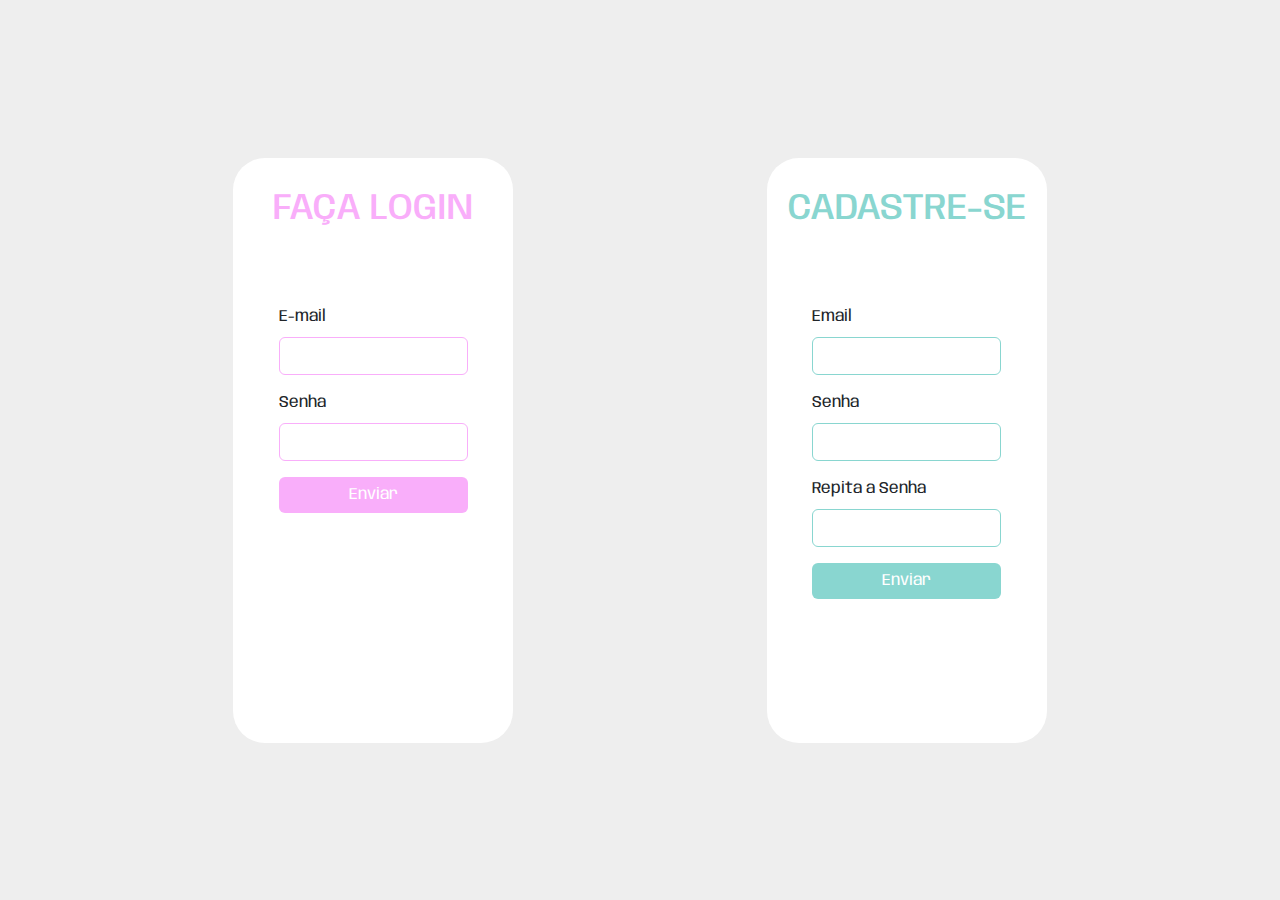
==== home.html @ a5be4079 "sair" ====
<!DOCTYPE html>
<html lang="en">
    <head>
        <meta charset="UTF-8" />
        <meta http-equiv="X-UA-Compatible" content="IE=edge" />
        <meta name="viewport" content="width=device-width, initial-scale=1.0" />
        <title>Recados</title>
        <link
            rel="shortcut icon"
            href="./assets/images/tarefas.png"
            type="image/x-icon"
        />
        <link
            rel="stylesheet"
            href="./assets/bootstrap/css/bootstrap.min.css"
        />
        <link rel="stylesheet" href="./assets/css/style.css" />
        <link rel="preconnect" href="https://fonts.googleapis.com" />
        <link rel="preconnect" href="https://fonts.gstatic.com" crossorigin />
        <link
            href="https://fonts.googleapis.com/css2?family=Anybody:ital,wght@0,300;0,400;0,700;1,300;1,400;1,700&display=swap"
            rel="stylesheet"
        />
        <link
            rel="stylesheet"
            href="https://cdn.jsdelivr.net/npm/bootstrap-icons@1.10.3/font/bootstrap-icons.css"
        />
    </head>
    <body class="vh-100 vw-100">
        <div class="container-fluid">
            <div class="container mt-5">
                <div class="row">
                    <div class="col mt-4">
                        <h1 class="default-color fw-bold">MEUS RECADOS</h1>
                        <table
                            class="table secundary-color bg-body rounded p-3 m-4 text-center fs-5"
                        >
                            <thead>
                                <tr>
                                    <th scope="col">Titulo</th>
                                    <th scope="col">Detalhes</th>
                                    <th scope="col"></th>
                                </tr>
                            </thead>
                            <tbody id="tabelaBody">
                                <tr>
                                    <td>Lavar roupa</td>
                                    <td>Brancas e pretas</td>
                                    <td>
                                        <i
                                            class="bi bi-pencil-square text-success"
                                        ></i>

                                        <i
                                            class="bi bi-trash-fill text-danger"
                                        ></i>
                                    </td>
                                </tr>
                            </tbody>
                        </table>
                    </div>
                </div>
                <div><i class="bi bi-box-arrow-left" onclick="sair()"></i></div>
            </div>
        </div>
        <script
            src="https://cdn.jsdelivr.net/npm/bootstrap@5.3.0-alpha1/dist/js/bootstrap.bundle.min.js"
            integrity="sha384-w76AqPfDkMBDXo30jS1Sgez6pr3x5MlQ1ZAGC+nuZB+EYdgRZgiwxhTBTkF7CXvN"
            crossorigin="anonymous"
        ></script>
        <script src="./script.js"></script>
    </body>
</html>
---- assets/css/style.css ----
* {
    scroll-behavior: smooth;
    margin: 0;
    padding: 0;
    list-style: none;
    text-decoration: none;
    font-family: 'Anybody', cursive;
}

body {
    background-color: rgb(238, 238, 238);
    overflow: hidden;
}

.title-size {
    font-size: 2.3rem;
}

.form-size {
    height: 90%;
    width: 90%;
}

.size-div-form {
    height: 65%;
    width: 55%;
}

@media (max-width: 767.98px) {
    .size-div-form {
        height: 100%;
        margin: 4rem 3rem;
        width: 90%;
    }
}

.shadow-animation-login {
    animation: shadowAnimationLogin 4s infinite linear;
}

@keyframes shadowAnimationLogin {
    0% {
        box-shadow: 0.625rem 0.625rem 1.25rem 0.625rem #f9aefa;
    }
    50% {
        box-shadow: 0.625rem 0.625rem 1.25rem 0.625rem #89d6d0;
    }
    100% {
        box-shadow: 0.625rem 0.625rem 1.25rem 0.625rem #f9aefa;
    }
}
.shadow-animation-sign {
    animation: shadowAnimationSign 4s infinite linear;
}

@keyframes shadowAnimationSign {
    0% {
        box-shadow: 0.625rem 0.625rem 1.25rem 0.625rem #89d6d0;
    }
    50% {
        box-shadow: 0.625rem 0.625rem 1.25rem 0.625rem #f9aefa;
    }
    100% {
        box-shadow: 0.625rem 0.625rem 1.25rem 0.625rem #89d6d0;
    }
}

.default-color {
    color: #f9aefa;
}

.secundary-color {
    color: #89d6d0;
}

.default-background-color {
    background-color: #f9aefa;
    color: white;
}

.btn-primary:hover {
    background-color: #89d6d0;
    color: white;
}
.secundary-background-color {
    background-color: #89d6d0;
    color: white;
}

.btn-secundary:hover {
    background-color: #f9aefa;
    color: white;
}

.default-border-hover:hover {
    border-color: #89d6d0;
    color: #f9aefa;
}
.secundary-border-hover:hover {
    border-color: #f9aefa;
    color: #89d6d0;
}

.default-border-color {
    border-color: #f9aefa;
}

.secundary-border-color {
    border-color: #89d6d0;
}

#place-animation-login {
    animation: placeAnimationLogin 3s;
    position: relative;
}
#place-animation-sign {
    animation: placeAnimationSign 3s;
    position: relative;
}

@keyframes placeAnimationLogin {
    0% {
        left: -50rem;
    }
    100% {
        left: 0;
    }
}
@keyframes placeAnimationSign {
    0% {
        right: -50rem;
    }
    100% {
        right: 0;
    }
}
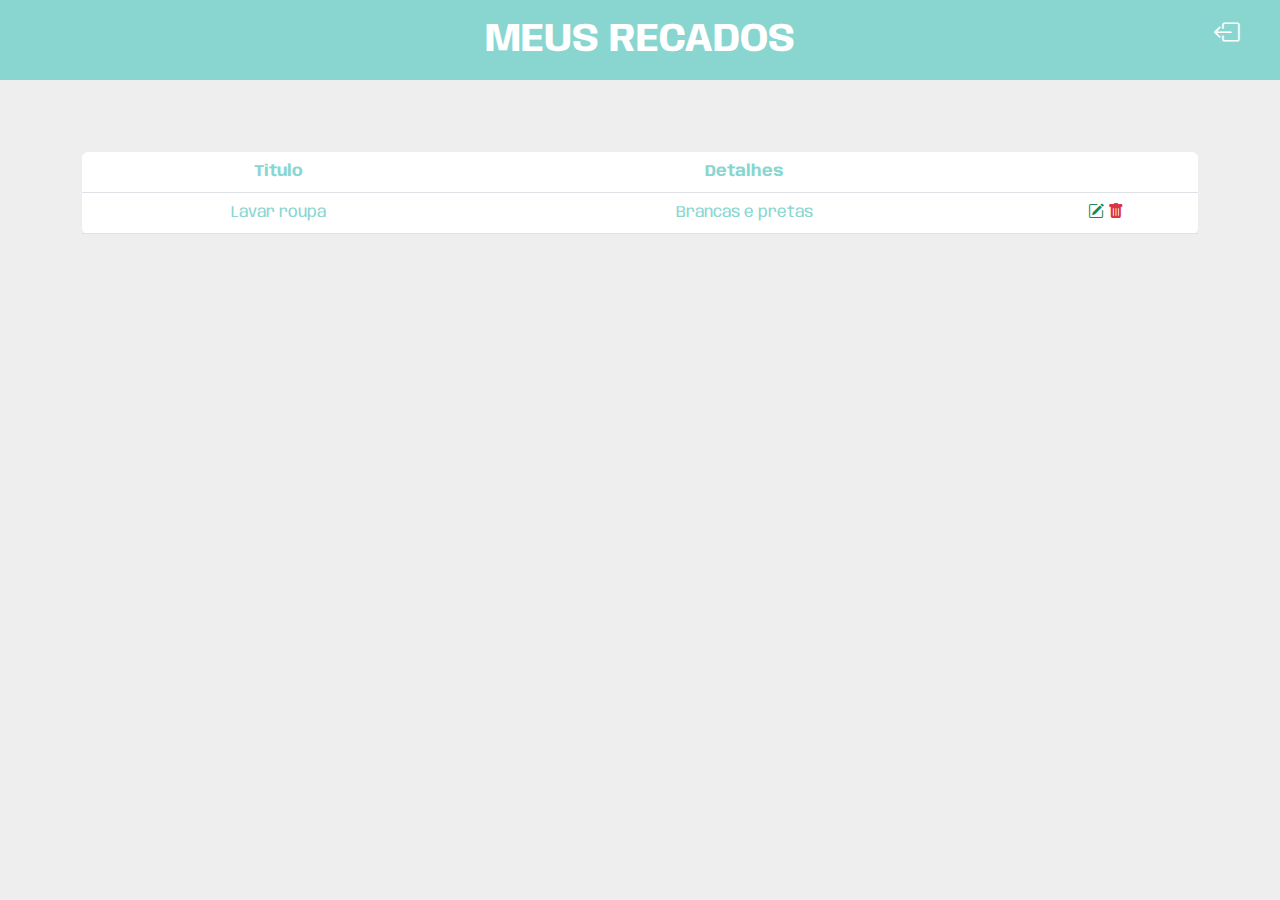
==== commit bf8e8497: "trocando cores e adicionando header" ====
--- a/home.html
+++ b/home.html
@@ -1,73 +1,82 @@
 <!DOCTYPE html>
-<html lang="en">
-    <head>
-        <meta charset="UTF-8" />
-        <meta http-equiv="X-UA-Compatible" content="IE=edge" />
-        <meta name="viewport" content="width=device-width, initial-scale=1.0" />
-        <title>Recados</title>
-        <link
-            rel="shortcut icon"
-            href="./assets/images/tarefas.png"
-            type="image/x-icon"
-        />
-        <link
-            rel="stylesheet"
-            href="./assets/bootstrap/css/bootstrap.min.css"
-        />
-        <link rel="stylesheet" href="./assets/css/style.css" />
-        <link rel="preconnect" href="https://fonts.googleapis.com" />
-        <link rel="preconnect" href="https://fonts.gstatic.com" crossorigin />
-        <link
-            href="https://fonts.googleapis.com/css2?family=Anybody:ital,wght@0,300;0,400;0,700;1,300;1,400;1,700&display=swap"
-            rel="stylesheet"
-        />
-        <link
-            rel="stylesheet"
-            href="https://cdn.jsdelivr.net/npm/bootstrap-icons@1.10.3/font/bootstrap-icons.css"
-        />
-    </head>
-    <body class="vh-100 vw-100">
-        <div class="container-fluid">
-            <div class="container mt-5">
-                <div class="row">
-                    <div class="col mt-4">
-                        <h1 class="default-color fw-bold">MEUS RECADOS</h1>
-                        <table
-                            class="table secundary-color bg-body rounded p-3 m-4 text-center fs-5"
-                        >
-                            <thead>
-                                <tr>
-                                    <th scope="col">Titulo</th>
-                                    <th scope="col">Detalhes</th>
-                                    <th scope="col"></th>
-                                </tr>
-                            </thead>
-                            <tbody id="tabelaBody">
-                                <tr>
-                                    <td>Lavar roupa</td>
-                                    <td>Brancas e pretas</td>
-                                    <td>
-                                        <i
-                                            class="bi bi-pencil-square text-success"
-                                        ></i>
+<html lang="pt_BR">
+	<head>
+		<meta charset="UTF-8" />
+		<meta http-equiv="X-UA-Compatible" content="IE=edge" />
+		<meta name="viewport" content="width=device-width, initial-scale=1.0" />
+		<title>Recados</title>
+		<link
+			rel="shortcut icon"
+			href="./assets/images/tarefas.png"
+			type="image/x-icon"
+		/>
+		<link
+			rel="stylesheet"
+			href="./assets/bootstrap/css/bootstrap.min.css"
+		/>
+		<link rel="stylesheet" href="./assets/css/style.css" />
+		<link rel="preconnect" href="https://fonts.googleapis.com" />
+		<link rel="preconnect" href="https://fonts.gstatic.com" crossorigin />
+		<link
+			href="https://fonts.googleapis.com/css2?family=Anybody:ital,wght@0,300;0,400;0,700;1,300;1,400;1,700&display=swap"
+			rel="stylesheet"
+		/>
+		<link
+			rel="stylesheet"
+			href="https://cdn.jsdelivr.net/npm/bootstrap-icons@1.10.3/font/bootstrap-icons.css"
+		/>
+	</head>
+	<body class="vw-100">
+		<div class="container-fluid p-0">
+			<header
+				class="d-flex secundary-background-color p-3 justify-content-center align-items-center"
+			>
+				<h1 class="fw-bold m-auto">MEUS RECADOS</h1>
+				<div>
+					<i
+						class="bi bi-box-arrow-left position-absolute end-0 top-0 icon-middle"
+						onclick="sair()"
+					></i>
+				</div>
+			</header>
+			<div class="container mt-5">
+				<div class="row">
+					<div class="col mt-4">
+						<table
+							class="table secundary-color bg-body rounded p-3 text-center"
+						>
+							<thead>
+								<tr>
+									<th scope="col">Titulo</th>
+									<th scope="col">Detalhes</th>
+									<th scope="col"></th>
+								</tr>
+							</thead>
+							<tbody id="tabelaBody">
+								<tr>
+									<td>Lavar roupa</td>
+									<td>Brancas e pretas</td>
+									<td>
+										<i
+											class="bi bi-pencil-square text-success"
+										></i>
 
-                                        <i
-                                            class="bi bi-trash-fill text-danger"
-                                        ></i>
-                                    </td>
-                                </tr>
-                            </tbody>
-                        </table>
-                    </div>
-                </div>
-                <div><i class="bi bi-box-arrow-left" onclick="sair()"></i></div>
-            </div>
-        </div>
-        <script
-            src="https://cdn.jsdelivr.net/npm/bootstrap@5.3.0-alpha1/dist/js/bootstrap.bundle.min.js"
-            integrity="sha384-w76AqPfDkMBDXo30jS1Sgez6pr3x5MlQ1ZAGC+nuZB+EYdgRZgiwxhTBTkF7CXvN"
-            crossorigin="anonymous"
-        ></script>
-        <script src="./script.js"></script>
-    </body>
+										<i
+											class="bi bi-trash-fill text-danger"
+										></i>
+									</td>
+								</tr>
+							</tbody>
+						</table>
+					</div>
+				</div>
+			</div>
+		</div>
+		<script
+			src="https://cdn.jsdelivr.net/npm/bootstrap@5.3.0-alpha1/dist/js/bootstrap.bundle.min.js"
+			integrity="sha384-w76AqPfDkMBDXo30jS1Sgez6pr3x5MlQ1ZAGC+nuZB+EYdgRZgiwxhTBTkF7CXvN"
+			crossorigin="anonymous"
+		></script>
+		<script src="./script.js"></script>
+	</body>
 </html>
--- a/assets/css/style.css
+++ b/assets/css/style.css
@@ -9,7 +9,7 @@
 
 body {
     background-color: rgb(238, 238, 238);
-    overflow: hidden;
+   /*  overflow: hidden; */
 }
 
 .title-size {
@@ -26,13 +26,27 @@
     width: 55%;
 }
 
-@media (max-width: 767.98px) {
+@media (max-width: 991.98px) {
+  
+    .title-size {
+        font-size: 1.6rem;
+    }
     .size-div-form {
         height: 100%;
-        margin: 4rem 3rem;
+        margin: 3.5rem;
+        padding: 2rem 0.6rem;
         width: 90%;
     }
+    .col-min-size {
+        margin: 3rem ;
+    }
+    
+ 
 }
+
+ #toast-alert{
+    z-index: 999;
+ }
 
 .shadow-animation-login {
     animation: shadowAnimationLogin 4s infinite linear;
@@ -63,6 +77,11 @@
     100% {
         box-shadow: 0.625rem 0.625rem 1.25rem 0.625rem #89d6d0;
     }
+}
+
+.icon-middle {
+    font-size: 1.6rem;
+    margin: 1rem 2.5rem;
 }
 
 .default-color {
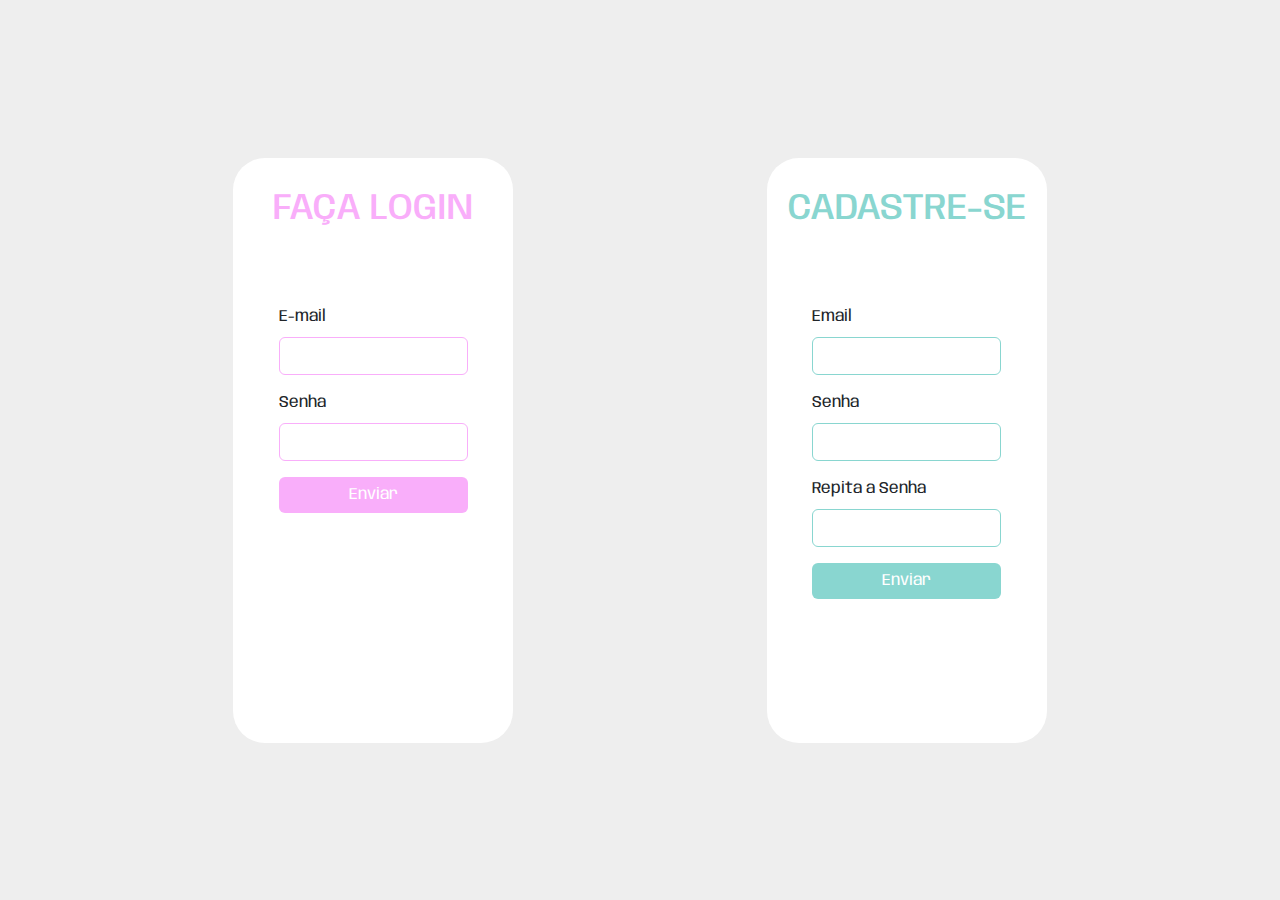
==== commit d213a83f: "adicionando modal e validação de cadastro" ====
--- a/home.html
+++ b/home.html
@@ -14,7 +14,7 @@
 			rel="stylesheet"
 			href="./assets/bootstrap/css/bootstrap.min.css"
 		/>
-		<link rel="stylesheet" href="./assets/css/style.css" />
+		<link rel="stylesheet" href="./assets/css/home.css" />
 		<link rel="preconnect" href="https://fonts.googleapis.com" />
 		<link rel="preconnect" href="https://fonts.gstatic.com" crossorigin />
 		<link
@@ -39,11 +39,11 @@
 					></i>
 				</div>
 			</header>
-			<div class="container mt-5">
+			<main class="container mt-5">
 				<div class="row">
-					<div class="col mt-4">
+					<div class="col mt-4 table-div">
 						<table
-							class="table secundary-color bg-body rounded p-3 text-center"
+							class="table secundary-color bg-body rounded p-3 fs-5 text-center"
 						>
 							<thead>
 								<tr>
@@ -52,26 +52,110 @@
 									<th scope="col"></th>
 								</tr>
 							</thead>
-							<tbody id="tabelaBody">
-								<tr>
-									<td>Lavar roupa</td>
-									<td>Brancas e pretas</td>
-									<td>
-										<i
-											class="bi bi-pencil-square text-success"
-										></i>
-
-										<i
-											class="bi bi-trash-fill text-danger"
-										></i>
-									</td>
-								</tr>
-							</tbody>
+							<tbody id="tabelaBody"></tbody>
 						</table>
+					</div>
+				</div>
+			</main>
+			<div
+				class="modal fade"
+				id="modal-criar"
+				tabindex="-1"
+				aria-labelledby="titleModalCreate"
+				aria-hidden="true"
+			>
+				<div class="modal-dialog">
+					<div class="modal-content">
+						<div class="modal-header">
+							<h1 class="modal-title fs-5" id="titleModalCreate">
+								Criar recado
+							</h1>
+							<button
+								type="button"
+								class="btn-close"
+								data-bs-dismiss="modal"
+								aria-label="Fechar"
+							></button>
+						</div>
+						<form
+							id="form-criar"
+							class="needs-validation"
+							novalidate
+						>
+							<div class="modal-body">
+								<div class="mb-3">
+									<label for="tituloRecado" class="form-label"
+										>Titulo:
+									</label>
+									<input
+										type="text"
+										class="form-control"
+										id="tituloRecado"
+										minlength="3"
+										required
+										placeholder="Ex: Lavar a roupa"
+									/>
+									<div class="invalid-feedback">
+										Por favor, informe o titulo
+									</div>
+								</div>
+								<div class="mb-3">
+									<label
+										for="mensagemRecado"
+										class="form-label"
+										>Descrição:
+									</label>
+									<input
+										type="text"
+										class="form-control"
+										minlength="3"
+										maxlength="30"
+										id="mensagemRecado"
+										required
+										placeholder="Ex: Somente brancas e pretas"
+									/>
+									<div class="invalid-feedback">
+										Por favor, informe algum valor
+									</div>
+								</div>
+							</div>
+							<div class="modal-footer">
+								<button type="submit" class="btn btn-primary">
+									Salvar
+								</button>
+							</div>
+						</form>
+					</div>
+				</div>
+			</div>
+			<button
+				class="btn secundary-background-color rounded-circle position-absolute"
+				data-bs-toggle="modal"
+				data-bs-target="#modal-criar"
+			>
+				<i class="bi bi-plus-lg"></i>
+			</button>
+			<div>
+				<div
+					class="toast m-3 end-0 position-absolute align-items-center text-bg-success border-0"
+					id="toast-alert"
+					role="alert"
+					aria-live="assertive"
+					aria-atomic="true"
+				>
+					<div class="d-flex">
+						<div class="toast-body" id="mensagem"></div>
+						<button
+							type="button"
+							class="btn-close btn-close-white me-2 m-auto"
+							data-bs-dismiss="toast"
+							aria-label="Close"
+						></button>
 					</div>
 				</div>
 			</div>
 		</div>
+
 		<script
 			src="https://cdn.jsdelivr.net/npm/bootstrap@5.3.0-alpha1/dist/js/bootstrap.bundle.min.js"
 			integrity="sha384-w76AqPfDkMBDXo30jS1Sgez6pr3x5MlQ1ZAGC+nuZB+EYdgRZgiwxhTBTkF7CXvN"
--- a/assets/css/home.css
+++ b/assets/css/home.css
@@ -0,0 +1,81 @@
+* {
+    scroll-behavior: smooth;
+    margin: 0;
+    padding: 0;
+    list-style: none;
+    text-decoration: none;
+    font-family: 'Anybody', cursive;
+}
+
+body {
+    background-color: rgb(238, 238, 238);
+    
+}
+
+
+ #toast-alert{
+    z-index: 999;
+ }
+
+
+.icon-middle {
+    font-size: 1.6rem;
+    margin: 1rem 2.5rem;
+}
+
+.default-color {
+    color: #f9aefa;
+}
+
+.secundary-color {
+    color: #89d6d0;
+}
+
+.default-background-color {
+    background-color: #f9aefa;
+    color: white;
+}
+
+.btn-primary:hover {
+    background-color: #89d6d0;
+    color: white;
+}
+.secundary-background-color {
+    background-color: #89d6d0;
+    color: white;
+}
+
+.btn-secundary:hover {
+    background-color: #f9aefa;
+    color: white;
+}
+
+.default-border-hover:hover {
+    border-color: #89d6d0;
+    color: #f9aefa;
+}
+.secundary-border-hover:hover {
+    border-color: #f9aefa;
+    color: #89d6d0;
+}
+
+.default-border-color {
+    border-color: #f9aefa;
+}
+
+.secundary-border-color {
+    border-color: #89d6d0;
+}
+
+
+.table-div {
+    overflow: auto;
+    height: 80vh;
+}
+
+@media (max-width: 991.98px) {
+    .table-div {
+        overflow: auto;
+        height: 70vh;
+    }
+}
